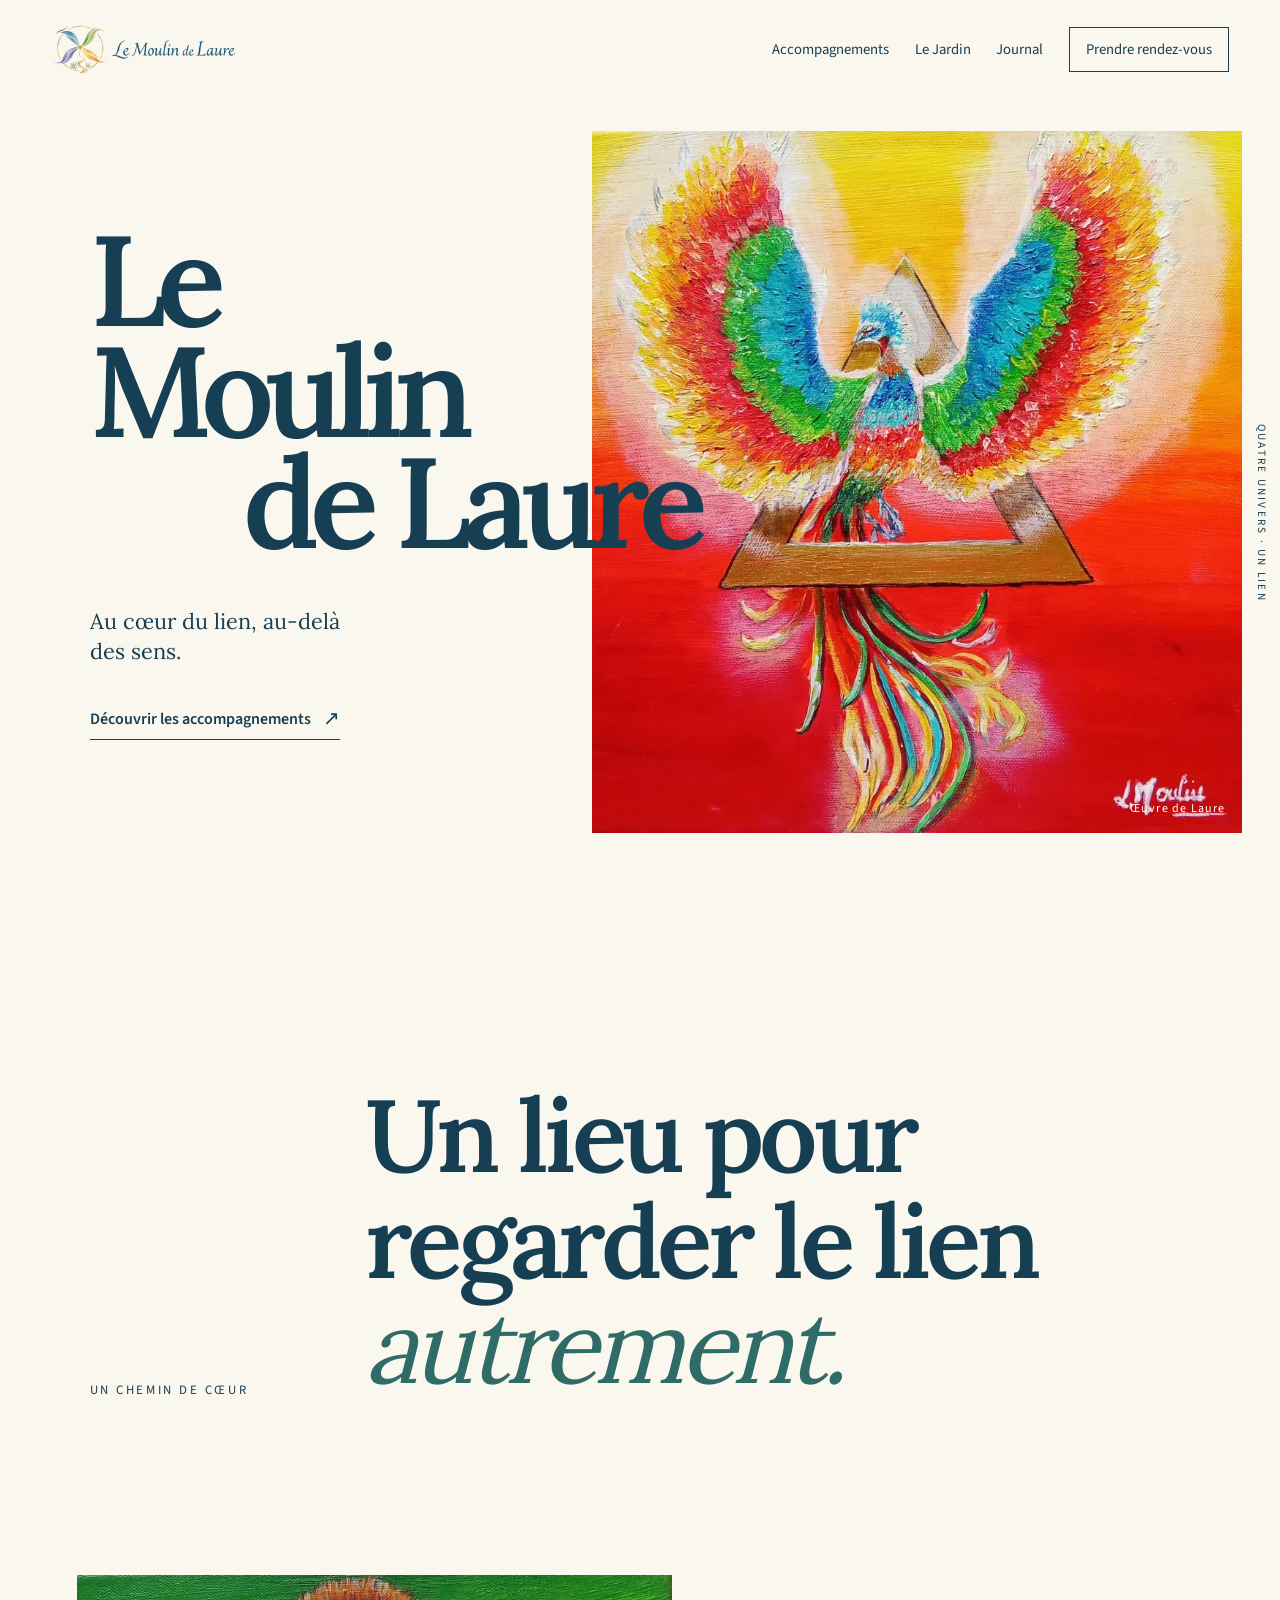
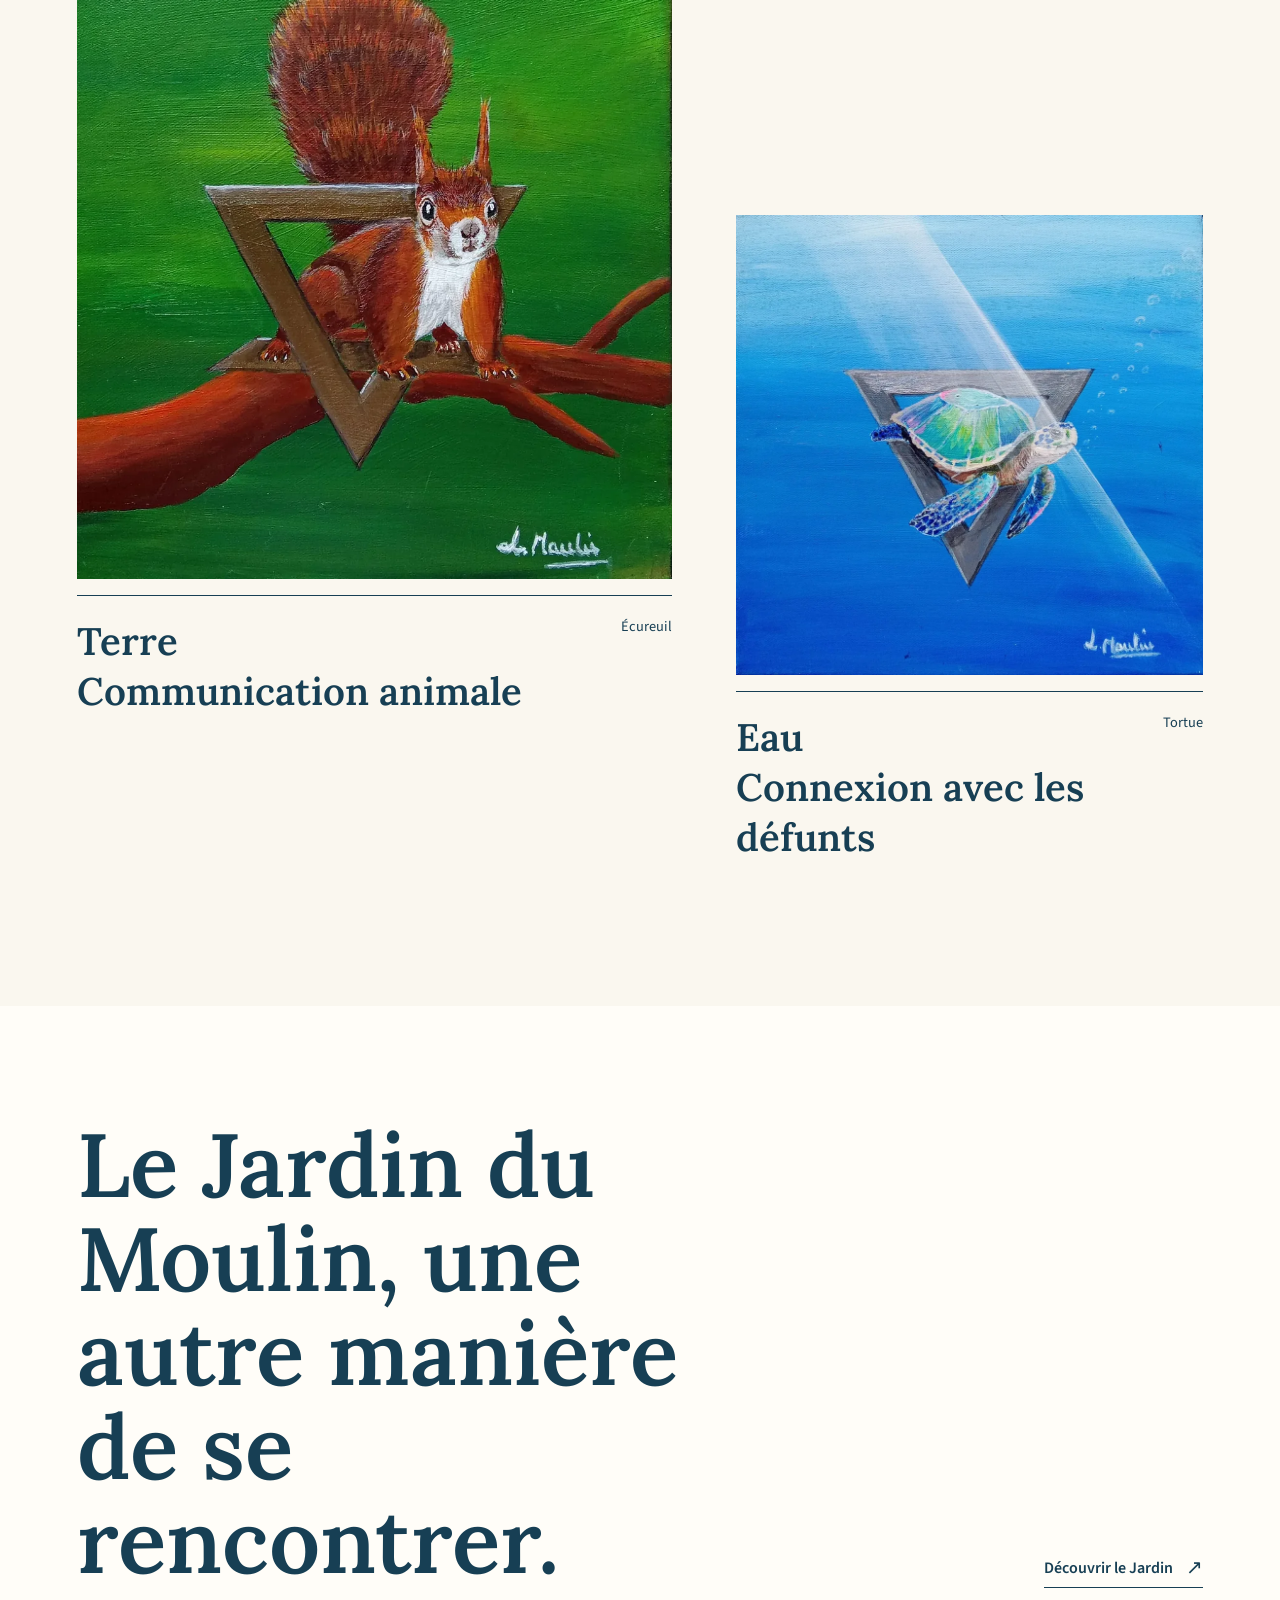
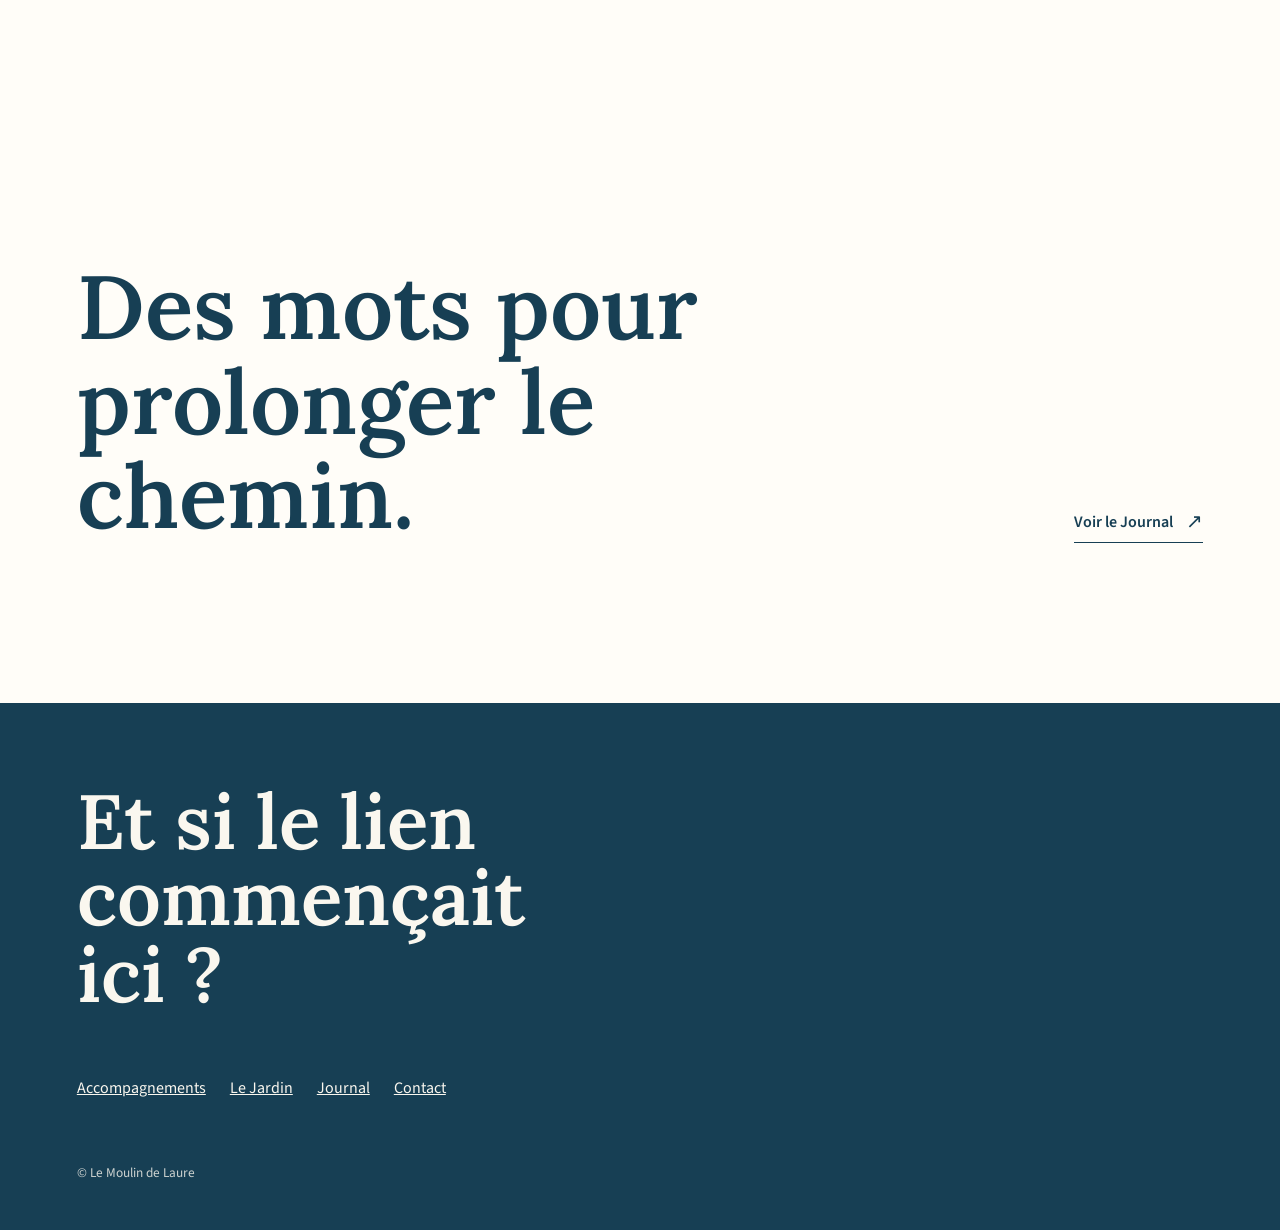
==== design/prototypes/v2/galerie.html @ 16392377 "feat: art-directed V2 experience and WordPress shell" ====
<!doctype html><html lang="fr"><head><meta charset="utf-8"><meta name="viewport" content="width=device-width,initial-scale=1"><title>Direction A — Galerie / livre d’art</title><link rel="stylesheet" href="directions.css"></head><body class="a"><a class="skip" href="#main">Aller au contenu</a><header class="nav"><a href="galerie.html" aria-label="Le Moulin de Laure, accueil"><img class="mark" src="../../../wp-content/themes/lemoulindelaure-child/assets/logo/logo-horizontal-transparent.png" alt="Le Moulin de Laure"></a><nav aria-label="Navigation principale"><ul><li><a href="#univers">Accompagnements</a></li><li><a href="#jardin">Le Jardin</a></li><li><a href="#journal">Journal</a></li><li><a class="reserve" href="#fin">Prendre rendez-vous</a></li></ul></nav></header><main id="main"><section class="opening"><div class="opening-copy"><h1>Le Moulin <span>de Laure</span></h1><p>Au cœur du lien, au-delà des sens.</p><a class="text-link" href="#univers">Découvrir les accompagnements</a></div><div class="opening-art"><img src="../../../wp-content/themes/lemoulindelaure-child/assets/art/painting-phoenix-display.webp" alt="Peinture originale de Laure : phénix aux ailes multicolores"></div><span class="margin-note">Quatre univers · un lien</span></section><section class="statement"><span class="folio">Un chemin de cœur</span><h2>Un lieu pour regarder le lien <em>autrement.</em></h2></section><section class="a-works" id="univers"><figure><img src="../../../wp-content/themes/lemoulindelaure-child/assets/art/painting-squirrel-display.webp" alt="Écureuil peint par Laure"><figcaption><h3>Terre<br>Communication animale</h3><span>Écureuil</span></figcaption></figure><figure><img src="../../../wp-content/themes/lemoulindelaure-child/assets/art/painting-turtle-display.webp" alt="Tortue peinte par Laure"><figcaption><h3>Eau<br>Connexion avec les défunts</h3><span>Tortue</span></figcaption></figure></section><section class="last-line" id="jardin"><h2>Le Jardin du Moulin, une autre manière de se rencontrer.</h2><a class="text-link" href="#journal">Découvrir le Jardin</a></section><section class="last-line" id="journal"><h2>Des mots pour prolonger le chemin.</h2><a class="text-link" href="#fin">Voir le Journal</a></section></main><footer class="site-end" id="fin"><strong>Et si le lien commençait ici&nbsp;?</strong><nav><a href="#univers">Accompagnements</a><a href="#jardin">Le Jardin</a><a href="#journal">Journal</a><a href="#fin">Contact</a></nav><small>© Le Moulin de Laure</small></footer></body></html>
---- design/prototypes/v2/directions.css ----
@font-face{font-family:Lora;src:url('../../../wp-content/themes/lemoulindelaure-child/assets/fonts/lora-latin-variable.woff2') format('woff2');font-weight:400 700;font-display:swap}
@font-face{font-family:Source;src:url('../../../wp-content/themes/lemoulindelaure-child/assets/fonts/source-sans-3-latin-variable.woff2') format('woff2');font-weight:300 700;font-display:swap}
:root{--paper:#faf7ef;--white:#fffdf8;--ink:#173f54;--blue:#165a77;--green:#426f47;--gold:#b68631;--teal:#306c67;--lav:#666294;--line:#dcd4bd;font-family:Source,Arial,sans-serif;color:var(--ink);background:var(--paper)}
*{box-sizing:border-box}html{scroll-behavior:smooth}body{margin:0}img{display:block;max-width:100%}a{color:inherit}a:focus-visible{outline:3px solid var(--blue);outline-offset:5px}h1,h2,h3,p{margin:0}h1,h2,h3{font-family:Lora,Georgia,serif;font-weight:600}p{line-height:1.65}.sr-only{position:absolute;width:1px;height:1px;overflow:hidden;clip:rect(0,0,0,0)}.skip{position:absolute;z-index:10;transform:translateY(-150%);background:var(--white);padding:.75rem 1rem}.skip:focus{transform:none}.mark{width:190px;height:auto}.nav{display:flex;justify-content:space-between;align-items:center;gap:2rem;padding:1.2rem clamp(1.2rem,4vw,5rem);position:relative;z-index:3}.nav ul{list-style:none;display:flex;gap:clamp(1rem,2vw,2rem);padding:0;margin:0;align-items:center}.nav a{text-decoration:none;font-size:.92rem}.nav a:hover,.text-link:hover{text-decoration:underline}.nav .reserve{border:1px solid currentColor;padding:.7rem 1rem}.text-link{display:inline-flex;gap:.8rem;align-items:center;text-decoration:none;border-bottom:1px solid currentColor;padding:0 0 .35rem;font-weight:600}.text-link::after{content:'↗';font-size:1.25em;font-weight:400}.folio{font-size:.8rem;text-transform:uppercase;letter-spacing:.2em}.site-end{padding:5rem clamp(1.25rem,6vw,7rem) 3rem;background:var(--ink);color:var(--paper)}.site-end strong{font:600 clamp(2.5rem,6vw,6rem)/1 Lora,serif;display:block;max-width:9ch}.site-end nav{margin-top:4rem;display:flex;gap:1.5rem;flex-wrap:wrap}.site-end small{display:block;margin-top:4rem;opacity:.8}.site-end a{color:inherit}.art{object-fit:cover}.spacer{height:5rem}
/* A: the opening spread places original art at book scale. */
.a .nav{background:var(--paper)}.a .opening{min-height:calc(100svh - 86px);display:grid;grid-template-columns:46% 54%;position:relative;padding:2rem 3vw 5rem;overflow:hidden}.a .opening-copy{align-self:center;z-index:1;padding-left:4vw}.a .opening h1{font-size:clamp(5rem,10vw,11rem);line-height:.87;letter-spacing:-.07em;max-width:7ch}.a .opening h1 span{display:block;transform:translateX(1.2em)}.a .opening p{font:400 clamp(1.2rem,1.7vw,1.7rem)/1.4 Lora,serif;margin:3rem 0 2.4rem;max-width:18ch}.a .opening-art{position:relative;min-height:690px;align-self:stretch}.a .opening-art img{height:100%;width:100%;object-fit:cover;object-position:center}.a .opening-art::after{content:'Œuvre de Laure';position:absolute;right:1rem;bottom:1rem;color:white;font-size:.75rem;letter-spacing:.1em}.a .margin-note{position:absolute;right:.7rem;top:40%;writing-mode:vertical-rl;letter-spacing:.2em;text-transform:uppercase;font-size:.7rem}.a .statement{padding:9rem 7vw;min-height:70vh;display:grid;grid-template-columns:25% 75%;align-items:end}.a .statement h2{font-size:clamp(3.5rem,8vw,9rem);line-height:1.03;letter-spacing:-.045em;max-width:13ch}.a .statement h2 em{color:var(--teal);font-weight:400}.a .a-works{display:grid;grid-template-columns:1.12fr .88fr;gap:5vw;padding:2rem 6vw 9rem}.a .a-works figure{margin:0}.a .a-works figure:nth-child(2){padding-top:15rem}.a .a-works img{width:100%;max-height:850px;object-fit:cover}.a .a-works figcaption{padding-top:1.25rem;display:flex;justify-content:space-between;border-top:1px solid var(--ink);margin-top:1rem}.a .a-works h3{font-size:clamp(1.7rem,3vw,3rem)}.a .a-works figcaption span{font-size:.9rem}.a .last-line{padding:7rem 6vw 10rem;background:var(--white);display:flex;align-items:end;justify-content:space-between;gap:4rem}.a .last-line h2{font-size:clamp(3rem,7vw,7rem);line-height:1.05;max-width:11ch}
/* B: chapters move through a chromatic threshold. */
.b .nav{background:var(--green);color:var(--white)}.b .opening{min-height:calc(100svh - 86px);background:var(--green);color:var(--white);display:grid;grid-template-columns:1fr minmax(250px,34vw);gap:4vw;align-items:center;padding:4vw 8vw;overflow:hidden}.b .opening h1{font-size:clamp(4.6rem,10vw,11.5rem);line-height:.95;letter-spacing:-.055em;max-width:9ch}.b .opening h1 em{color:#e8d398;font-weight:400}.b .opening p{font-size:1.15rem;max-width:33ch;margin:2.2rem 0}.b .door-hero{width:min(100%,30rem);justify-self:center;filter:drop-shadow(1.2rem 1.5rem 0 rgb(0 0 0 / .12))}.b .intro{padding:9rem 6vw 12rem;display:grid;grid-template-columns:1fr 1fr;align-items:end;gap:6vw}.b .intro h2{font-size:clamp(3rem,6vw,7rem);line-height:1.1}.b .intro p{font:400 clamp(1.25rem,2vw,2rem)/1.45 Lora,serif;max-width:25ch}.b .chapter{min-height:100vh;padding:7vw;display:grid;grid-template-columns:1fr 1fr;align-items:center;gap:5vw}.b .chapter img{width:100%;height:min(80vh,820px);object-fit:cover}.b .chapter h2{font-size:clamp(5rem,12vw,13rem);line-height:.85;letter-spacing:-.055em}.b .chapter h3{font-size:clamp(2rem,3vw,3.5rem);margin:3rem 0 1.5rem;max-width:14ch}.b .chapter p{max-width:34ch;margin-bottom:2rem}.b .chapter.fire{background:#f6e5d2}.b .chapter.water{background:#dceef1}.b .chapter.air{background:#e8e3ee}.b .chapter.fire img{order:2}.b .chapter.air img{order:2}.b .chapter.earth{background:#e5e8d7}
/* C: painted fragments make a loose composition held by the brand line. */
.c .nav{background:var(--paper)}.c .opening{min-height:calc(100svh - 86px);position:relative;overflow:hidden;isolation:isolate;padding:5rem 6vw}.c .opening::before{content:'';position:absolute;inset:10% 2% 4% 35%;background:#d7dfda;z-index:-2;clip-path:polygon(8% 2%,90% 0,100% 100%,0 84%)}.c .opening h1{position:relative;z-index:2;font-size:clamp(6rem,13vw,15rem);letter-spacing:-.075em;line-height:.83;max-width:9ch}.c .opening h1 span{display:block;padding-left:15vw}.c .opening p{position:relative;z-index:2;font:400 clamp(1.25rem,2vw,2.2rem)/1.4 Lora,serif;max-width:18ch;margin:4rem 0 2rem}.c .art-fragment{position:absolute;object-fit:cover;box-shadow:none}.c .art-fragment.one{width:35vw;height:35vw;right:6vw;top:7%;clip-path:polygon(15% 0,100% 4%,95% 90%,20% 100%,0 66%)}.c .art-fragment.two{width:17vw;height:23vw;right:31vw;bottom:4%;clip-path:ellipse(42% 48% at 50% 50%)}.c .art-fragment.three{width:14vw;height:19vw;right:2vw;bottom:1%;clip-path:polygon(8% 4%,100% 0,91% 100%,0 90%)}.c .statement{padding:11rem 7vw;background:var(--ink);color:var(--paper);min-height:90vh;display:flex;align-items:center}.c .statement h2{font-size:clamp(4rem,9vw,10rem);line-height:1;max-width:13ch}.c .statement em{color:#e6cb91;font-weight:400}.c .universes{padding:8rem 6vw}.c .universes h2{font-size:clamp(3rem,6vw,7rem);max-width:10ch;margin-bottom:5rem}.c .universe-strip{display:grid;grid-template-columns:25% 55% 20%;align-items:center;border-top:1px solid var(--ink);padding:3rem 0;gap:2vw}.c .universe-strip img{width:100%;height:45vw;max-height:650px;object-fit:cover;clip-path:polygon(3% 0,100% 4%,95% 100%,0 92%)}.c .universe-strip h3{font-size:clamp(3rem,8vw,9rem);line-height:1}.c .universe-strip:nth-child(3){grid-template-columns:20% 55% 25%;}.c .universe-strip:nth-child(3) img{grid-column:2}.c .universe-strip:nth-child(3) h3{grid-column:1;grid-row:1}.c .universe-strip:nth-child(3) .text-link{grid-column:3;grid-row:1}
@media(max-width:760px){.nav{padding:1rem 1.2rem}.mark{width:150px}.nav ul{gap:.75rem}.nav li:not(:last-child){display:none}.nav .reserve{font-size:.78rem;padding:.5rem}.a .opening,.b .opening{display:block;min-height:0;padding:2.5rem 1.2rem 4rem}.a .opening-copy{padding:0}.a .opening h1,.b .opening h1,.c .opening h1{font-size:clamp(4.2rem,18vw,7rem)}.a .opening h1 span{transform:none}.a .opening p{margin:2rem 0;font-size:1.2rem}.a .opening-art{height:110vw;min-height:0;margin-top:3rem}.a .margin-note{display:none}.a .statement{display:block;padding:6rem 1.2rem;min-height:0}.a .statement h2{margin-top:2rem;font-size:clamp(2.8rem,12vw,5rem)}.a .a-works{display:block;padding:0 1.2rem 5rem}.a .a-works figure:nth-child(2){padding-top:5rem}.a .last-line{display:block;padding:5rem 1.2rem}.a .last-line .text-link{margin-top:2rem}.b .opening h1{margin-top:2rem}.b .door-hero{width:min(65vw,300px);margin:3rem auto 0}.b .intro{display:block;padding:6rem 1.2rem}.b .intro p{margin-top:2rem}.b .chapter{display:flex;flex-direction:column;align-items:start;min-height:0;padding:5rem 1.2rem;gap:2rem}.b .chapter img,.b .chapter.fire img,.b .chapter.air img{order:0;height:auto;aspect-ratio:1}.b .chapter h2{font-size:clamp(4.5rem,18vw,8rem)}.b .chapter h3{margin:2rem 0 1rem}.c .opening{min-height:750px;padding:3rem 1.2rem}.c .opening h1{font-size:clamp(4.4rem,17vw,7rem)}.c .opening h1 span{padding-left:0}.c .opening p{margin-top:2rem}.c .opening::before{inset:32% -10% 4% 6%}.c .art-fragment.one{width:73vw;height:73vw;right:-8vw;top:42%}.c .art-fragment.two{width:34vw;height:45vw;right:58vw;bottom:2%}.c .art-fragment.three{width:35vw;height:42vw;right:4vw;bottom:1%}.c .statement{padding:7rem 1.2rem;min-height:60vh}.c .statement h2{font-size:clamp(3rem,11vw,5rem)}.c .universes{padding:5rem 1.2rem}.c .universes h2{margin-bottom:3rem}.c .universe-strip,.c .universe-strip:nth-child(3){display:flex;flex-direction:column;align-items:start;gap:1.5rem;padding:3rem 0}.c .universe-strip img{height:auto;aspect-ratio:1}.c .universe-strip h3{font-size:3.5rem}.site-end{padding:5rem 1.2rem 2rem}}
@media(prefers-reduced-motion:reduce){html{scroll-behavior:auto}}
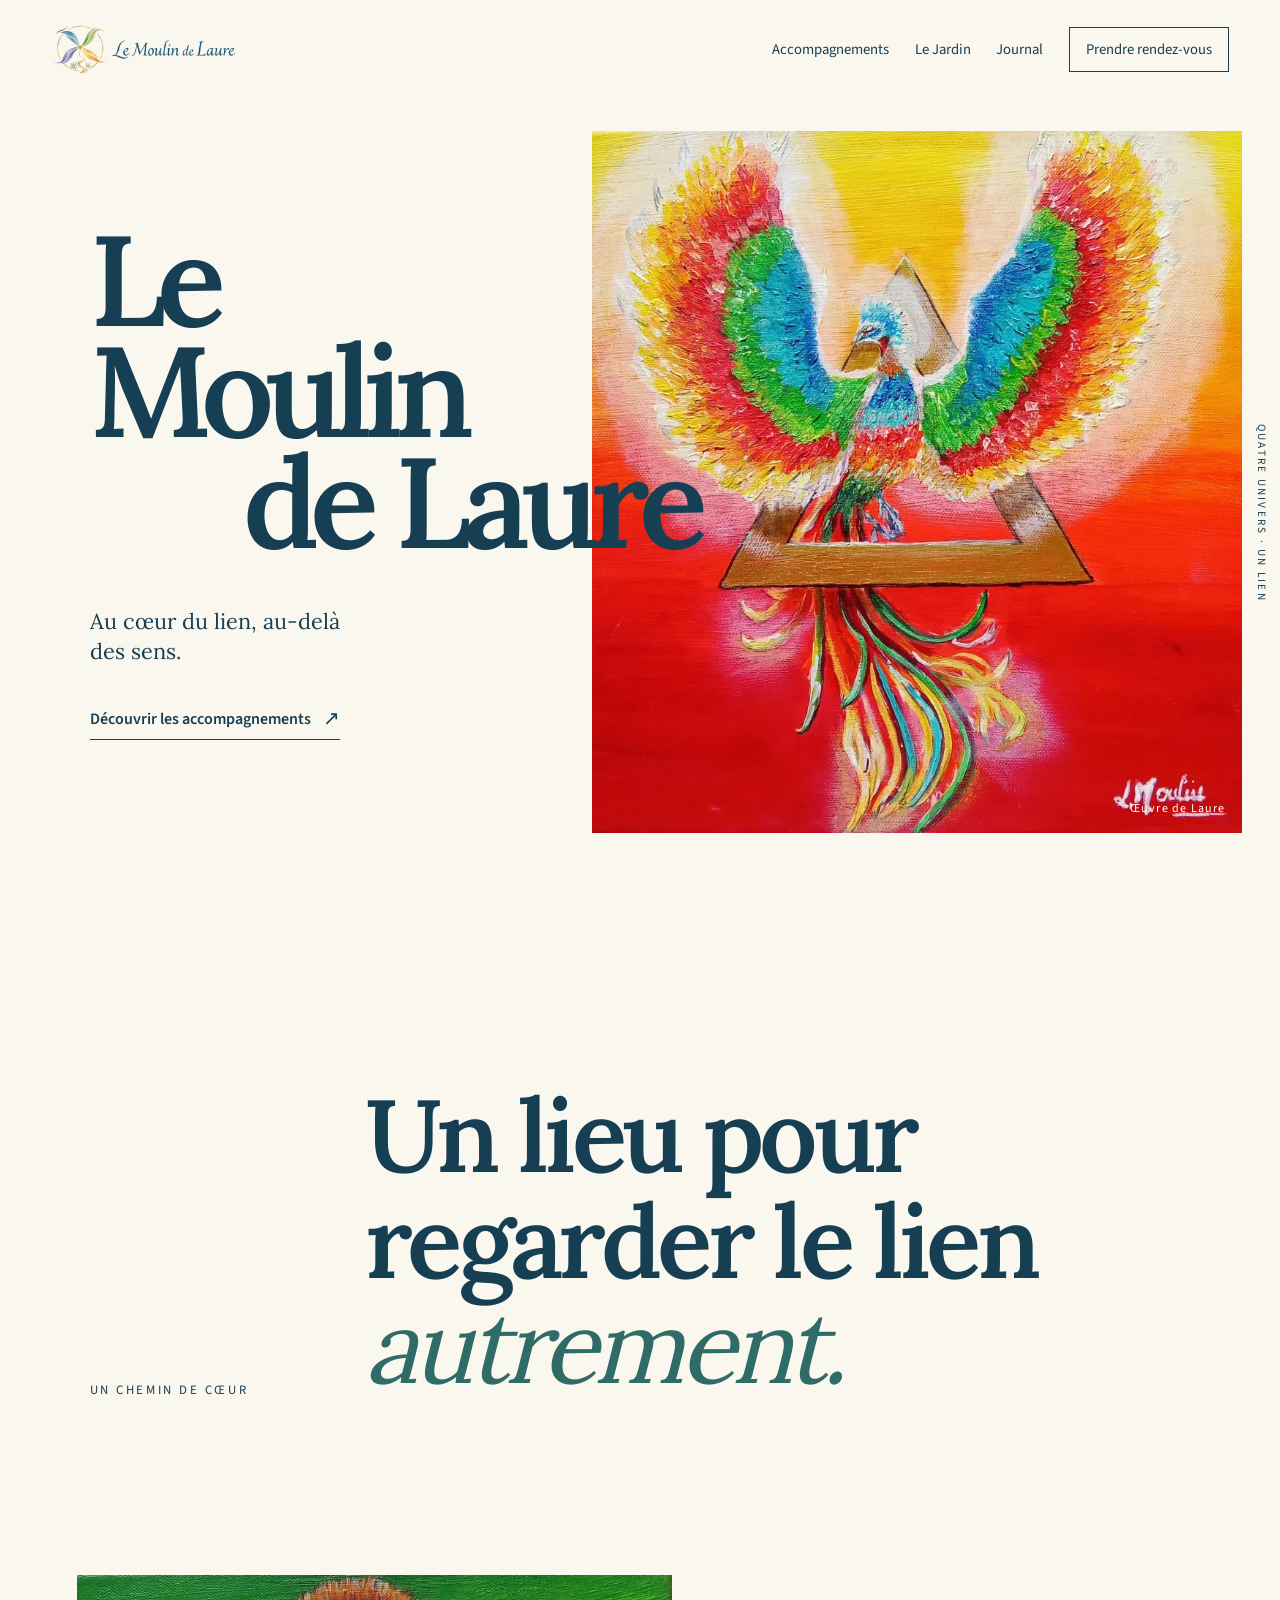
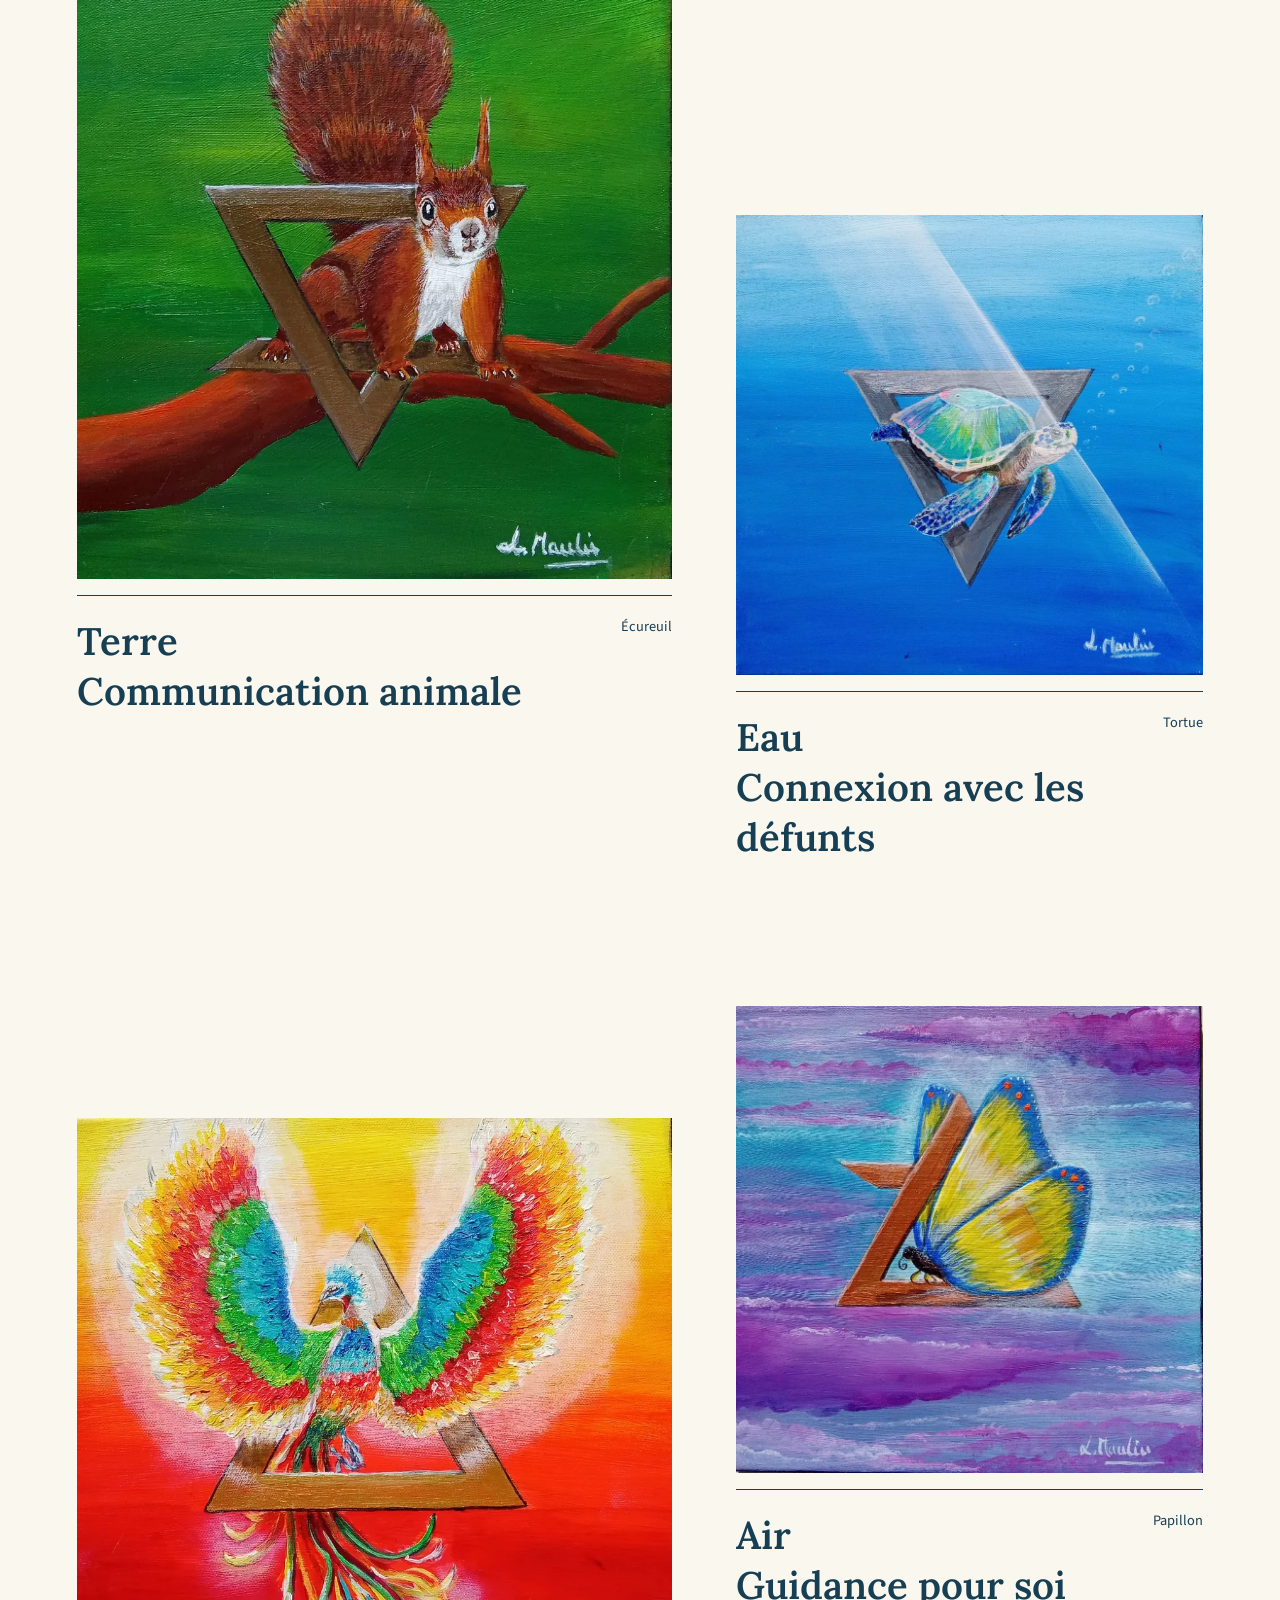
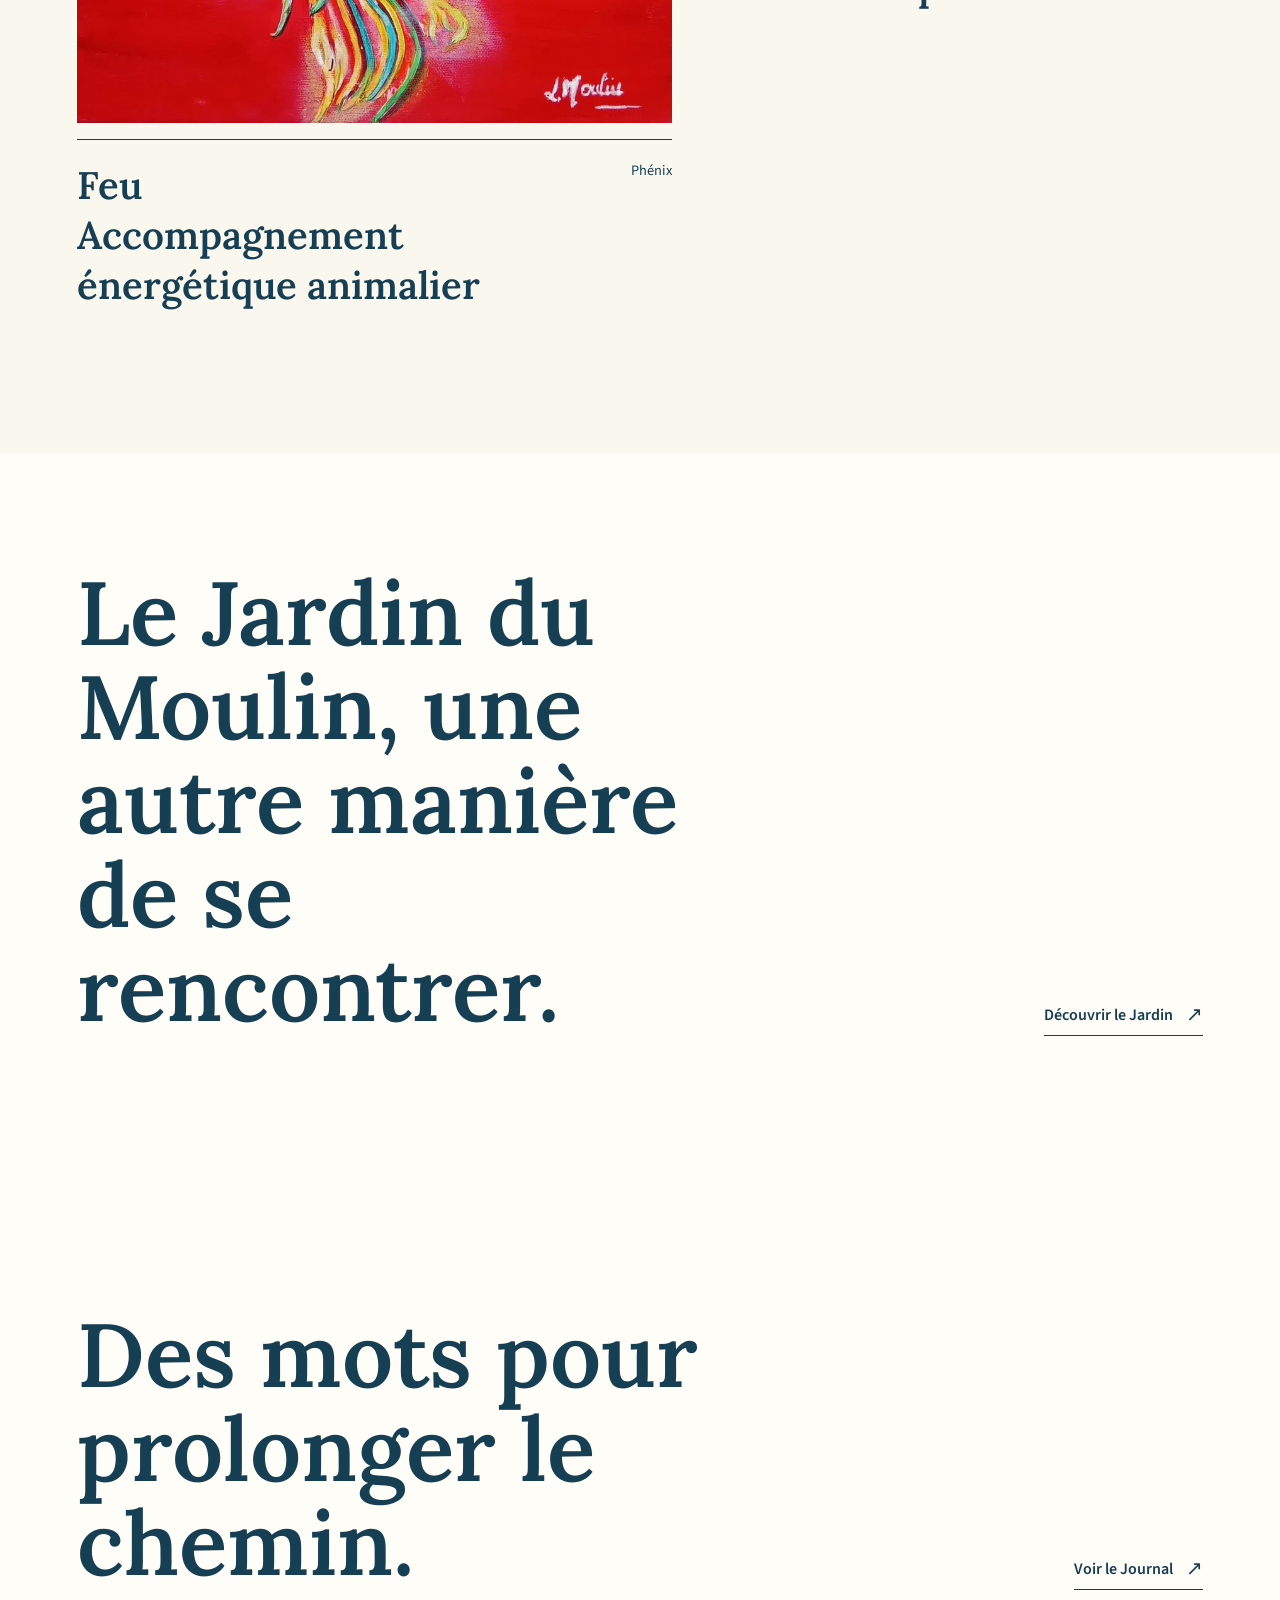
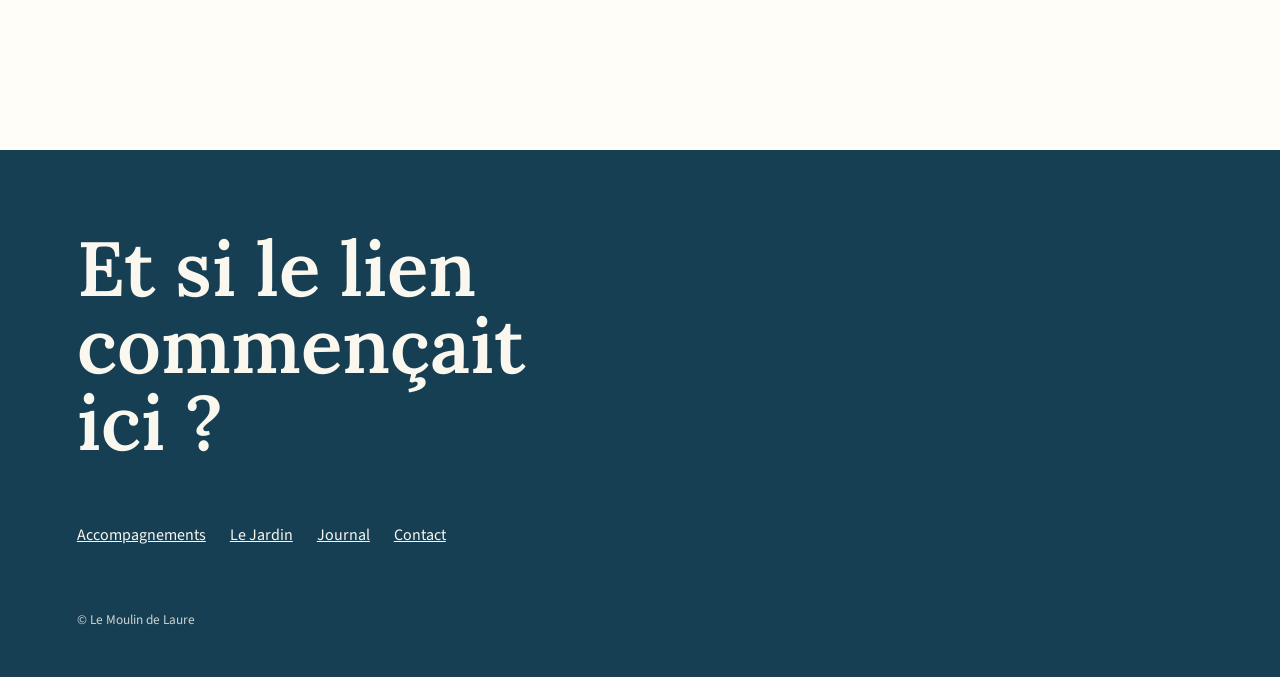
==== commit 0bfefe4b: "docs: record V2 live preview, rollback and visual QA" ====
--- a/design/prototypes/v2/galerie.html
+++ b/design/prototypes/v2/galerie.html
@@ -1 +1 @@
-<!doctype html><html lang="fr"><head><meta charset="utf-8"><meta name="viewport" content="width=device-width,initial-scale=1"><title>Direction A — Galerie / livre d’art</title><link rel="stylesheet" href="directions.css"></head><body class="a"><a class="skip" href="#main">Aller au contenu</a><header class="nav"><a href="galerie.html" aria-label="Le Moulin de Laure, accueil"><img class="mark" src="../../../wp-content/themes/lemoulindelaure-child/assets/logo/logo-horizontal-transparent.png" alt="Le Moulin de Laure"></a><nav aria-label="Navigation principale"><ul><li><a href="#univers">Accompagnements</a></li><li><a href="#jardin">Le Jardin</a></li><li><a href="#journal">Journal</a></li><li><a class="reserve" href="#fin">Prendre rendez-vous</a></li></ul></nav></header><main id="main"><section class="opening"><div class="opening-copy"><h1>Le Moulin <span>de Laure</span></h1><p>Au cœur du lien, au-delà des sens.</p><a class="text-link" href="#univers">Découvrir les accompagnements</a></div><div class="opening-art"><img src="../../../wp-content/themes/lemoulindelaure-child/assets/art/painting-phoenix-display.webp" alt="Peinture originale de Laure : phénix aux ailes multicolores"></div><span class="margin-note">Quatre univers · un lien</span></section><section class="statement"><span class="folio">Un chemin de cœur</span><h2>Un lieu pour regarder le lien <em>autrement.</em></h2></section><section class="a-works" id="univers"><figure><img src="../../../wp-content/themes/lemoulindelaure-child/assets/art/painting-squirrel-display.webp" alt="Écureuil peint par Laure"><figcaption><h3>Terre<br>Communication animale</h3><span>Écureuil</span></figcaption></figure><figure><img src="../../../wp-content/themes/lemoulindelaure-child/assets/art/painting-turtle-display.webp" alt="Tortue peinte par Laure"><figcaption><h3>Eau<br>Connexion avec les défunts</h3><span>Tortue</span></figcaption></figure></section><section class="last-line" id="jardin"><h2>Le Jardin du Moulin, une autre manière de se rencontrer.</h2><a class="text-link" href="#journal">Découvrir le Jardin</a></section><section class="last-line" id="journal"><h2>Des mots pour prolonger le chemin.</h2><a class="text-link" href="#fin">Voir le Journal</a></section></main><footer class="site-end" id="fin"><strong>Et si le lien commençait ici&nbsp;?</strong><nav><a href="#univers">Accompagnements</a><a href="#jardin">Le Jardin</a><a href="#journal">Journal</a><a href="#fin">Contact</a></nav><small>© Le Moulin de Laure</small></footer></body></html>
+<!doctype html><html lang="fr"><head><meta charset="utf-8"><meta name="viewport" content="width=device-width,initial-scale=1"><title>Direction A — Galerie / livre d’art</title><link rel="stylesheet" href="directions.css"><link rel="icon" href="../../../wp-content/themes/lemoulindelaure-child/assets/logo/icone-32.png"></head><body class="a"><a class="skip" href="#main">Aller au contenu</a><header class="nav"><a href="galerie.html" aria-label="Le Moulin de Laure, accueil"><img class="mark" src="../../../wp-content/themes/lemoulindelaure-child/assets/logo/logo-horizontal-transparent.png" alt="Le Moulin de Laure"></a><nav aria-label="Navigation principale"><ul><li><a href="#univers">Accompagnements</a></li><li><a href="#jardin">Le Jardin</a></li><li><a href="#journal">Journal</a></li><li><a class="reserve" href="#fin">Prendre rendez-vous</a></li></ul></nav></header><main id="main"><section class="opening"><div class="opening-copy"><h1>Le Moulin <span>de Laure</span></h1><p>Au cœur du lien, au-delà des sens.</p><a class="text-link" href="#univers">Découvrir les accompagnements</a></div><div class="opening-art"><img src="../../../wp-content/themes/lemoulindelaure-child/assets/art/painting-phoenix-display.webp" alt="Peinture originale de Laure : phénix aux ailes multicolores"></div><span class="margin-note">Quatre univers · un lien</span></section><section class="statement"><span class="folio">Un chemin de cœur</span><h2>Un lieu pour regarder le lien <em>autrement.</em></h2></section><section class="a-works" id="univers"><figure><img src="../../../wp-content/themes/lemoulindelaure-child/assets/art/painting-squirrel-display.webp" alt="Écureuil peint par Laure"><figcaption><h3>Terre<br>Communication animale</h3><span>Écureuil</span></figcaption></figure><figure><img src="../../../wp-content/themes/lemoulindelaure-child/assets/art/painting-turtle-display.webp" alt="Tortue peinte par Laure"><figcaption><h3>Eau<br>Connexion avec les défunts</h3><span>Tortue</span></figcaption></figure></section><section class="a-works a-works-more"><figure><img src="../../../wp-content/themes/lemoulindelaure-child/assets/art/painting-phoenix-display.webp" alt="Phénix peint par Laure"><figcaption><h3>Feu<br>Accompagnement énergétique animalier</h3><span>Phénix</span></figcaption></figure><figure><img src="../../../wp-content/themes/lemoulindelaure-child/assets/art/painting-butterfly-display.webp" alt="Papillon peint par Laure"><figcaption><h3>Air<br>Guidance pour soi</h3><span>Papillon</span></figcaption></figure></section><section class="last-line" id="jardin"><h2>Le Jardin du Moulin, une autre manière de se rencontrer.</h2><a class="text-link" href="#journal">Découvrir le Jardin</a></section><section class="last-line" id="journal"><h2>Des mots pour prolonger le chemin.</h2><a class="text-link" href="#fin">Voir le Journal</a></section></main><footer class="site-end" id="fin"><strong>Et si le lien commençait ici&nbsp;?</strong><nav><a href="#univers">Accompagnements</a><a href="#jardin">Le Jardin</a><a href="#journal">Journal</a><a href="#fin">Contact</a></nav><small>© Le Moulin de Laure</small></footer></body></html>
--- a/design/prototypes/v2/directions.css
+++ b/design/prototypes/v2/directions.css
@@ -10,3 +10,5 @@
 .c .nav{background:var(--paper)}.c .opening{min-height:calc(100svh - 86px);position:relative;overflow:hidden;isolation:isolate;padding:5rem 6vw}.c .opening::before{content:'';position:absolute;inset:10% 2% 4% 35%;background:#d7dfda;z-index:-2;clip-path:polygon(8% 2%,90% 0,100% 100%,0 84%)}.c .opening h1{position:relative;z-index:2;font-size:clamp(6rem,13vw,15rem);letter-spacing:-.075em;line-height:.83;max-width:9ch}.c .opening h1 span{display:block;padding-left:15vw}.c .opening p{position:relative;z-index:2;font:400 clamp(1.25rem,2vw,2.2rem)/1.4 Lora,serif;max-width:18ch;margin:4rem 0 2rem}.c .art-fragment{position:absolute;object-fit:cover;box-shadow:none}.c .art-fragment.one{width:35vw;height:35vw;right:6vw;top:7%;clip-path:polygon(15% 0,100% 4%,95% 90%,20% 100%,0 66%)}.c .art-fragment.two{width:17vw;height:23vw;right:31vw;bottom:4%;clip-path:ellipse(42% 48% at 50% 50%)}.c .art-fragment.three{width:14vw;height:19vw;right:2vw;bottom:1%;clip-path:polygon(8% 4%,100% 0,91% 100%,0 90%)}.c .statement{padding:11rem 7vw;background:var(--ink);color:var(--paper);min-height:90vh;display:flex;align-items:center}.c .statement h2{font-size:clamp(4rem,9vw,10rem);line-height:1;max-width:13ch}.c .statement em{color:#e6cb91;font-weight:400}.c .universes{padding:8rem 6vw}.c .universes h2{font-size:clamp(3rem,6vw,7rem);max-width:10ch;margin-bottom:5rem}.c .universe-strip{display:grid;grid-template-columns:25% 55% 20%;align-items:center;border-top:1px solid var(--ink);padding:3rem 0;gap:2vw}.c .universe-strip img{width:100%;height:45vw;max-height:650px;object-fit:cover;clip-path:polygon(3% 0,100% 4%,95% 100%,0 92%)}.c .universe-strip h3{font-size:clamp(3rem,8vw,9rem);line-height:1}.c .universe-strip:nth-child(3){grid-template-columns:20% 55% 25%;}.c .universe-strip:nth-child(3) img{grid-column:2}.c .universe-strip:nth-child(3) h3{grid-column:1;grid-row:1}.c .universe-strip:nth-child(3) .text-link{grid-column:3;grid-row:1}
 @media(max-width:760px){.nav{padding:1rem 1.2rem}.mark{width:150px}.nav ul{gap:.75rem}.nav li:not(:last-child){display:none}.nav .reserve{font-size:.78rem;padding:.5rem}.a .opening,.b .opening{display:block;min-height:0;padding:2.5rem 1.2rem 4rem}.a .opening-copy{padding:0}.a .opening h1,.b .opening h1,.c .opening h1{font-size:clamp(4.2rem,18vw,7rem)}.a .opening h1 span{transform:none}.a .opening p{margin:2rem 0;font-size:1.2rem}.a .opening-art{height:110vw;min-height:0;margin-top:3rem}.a .margin-note{display:none}.a .statement{display:block;padding:6rem 1.2rem;min-height:0}.a .statement h2{margin-top:2rem;font-size:clamp(2.8rem,12vw,5rem)}.a .a-works{display:block;padding:0 1.2rem 5rem}.a .a-works figure:nth-child(2){padding-top:5rem}.a .last-line{display:block;padding:5rem 1.2rem}.a .last-line .text-link{margin-top:2rem}.b .opening h1{margin-top:2rem}.b .door-hero{width:min(65vw,300px);margin:3rem auto 0}.b .intro{display:block;padding:6rem 1.2rem}.b .intro p{margin-top:2rem}.b .chapter{display:flex;flex-direction:column;align-items:start;min-height:0;padding:5rem 1.2rem;gap:2rem}.b .chapter img,.b .chapter.fire img,.b .chapter.air img{order:0;height:auto;aspect-ratio:1}.b .chapter h2{font-size:clamp(4.5rem,18vw,8rem)}.b .chapter h3{margin:2rem 0 1rem}.c .opening{min-height:750px;padding:3rem 1.2rem}.c .opening h1{font-size:clamp(4.4rem,17vw,7rem)}.c .opening h1 span{padding-left:0}.c .opening p{margin-top:2rem}.c .opening::before{inset:32% -10% 4% 6%}.c .art-fragment.one{width:73vw;height:73vw;right:-8vw;top:42%}.c .art-fragment.two{width:34vw;height:45vw;right:58vw;bottom:2%}.c .art-fragment.three{width:35vw;height:42vw;right:4vw;bottom:1%}.c .statement{padding:7rem 1.2rem;min-height:60vh}.c .statement h2{font-size:clamp(3rem,11vw,5rem)}.c .universes{padding:5rem 1.2rem}.c .universes h2{margin-bottom:3rem}.c .universe-strip,.c .universe-strip:nth-child(3){display:flex;flex-direction:column;align-items:start;gap:1.5rem;padding:3rem 0}.c .universe-strip img{height:auto;aspect-ratio:1}.c .universe-strip h3{font-size:3.5rem}.site-end{padding:5rem 1.2rem 2rem}}
 @media(prefers-reduced-motion:reduce){html{scroll-behavior:auto}}
+.a .a-works-more{padding-top:0}.a .a-works-more figure:first-child{padding-top:7rem}.a .a-works-more figure:nth-child(2){padding-top:0}.c{overflow-x:clip}.c .last-line{padding:7rem 6vw 10rem;background:var(--white);display:flex;align-items:end;justify-content:space-between;gap:4rem}.c .last-line h2{font-size:clamp(3rem,7vw,7rem);line-height:1.05;max-width:11ch}@media(max-width:760px){.a .a-works-more figure:first-child{padding-top:0}.a .a-works-more figure:nth-child(2){padding-top:5rem}.c .last-line{display:block;padding:5rem 1.2rem}.c .last-line .text-link{margin-top:2rem}}
+.c .universe-strip{grid-template-columns:minmax(0,25fr) minmax(0,55fr) minmax(0,20fr)}.c .universe-strip:nth-child(3){grid-template-columns:minmax(0,20fr) minmax(0,55fr) minmax(0,25fr)}
